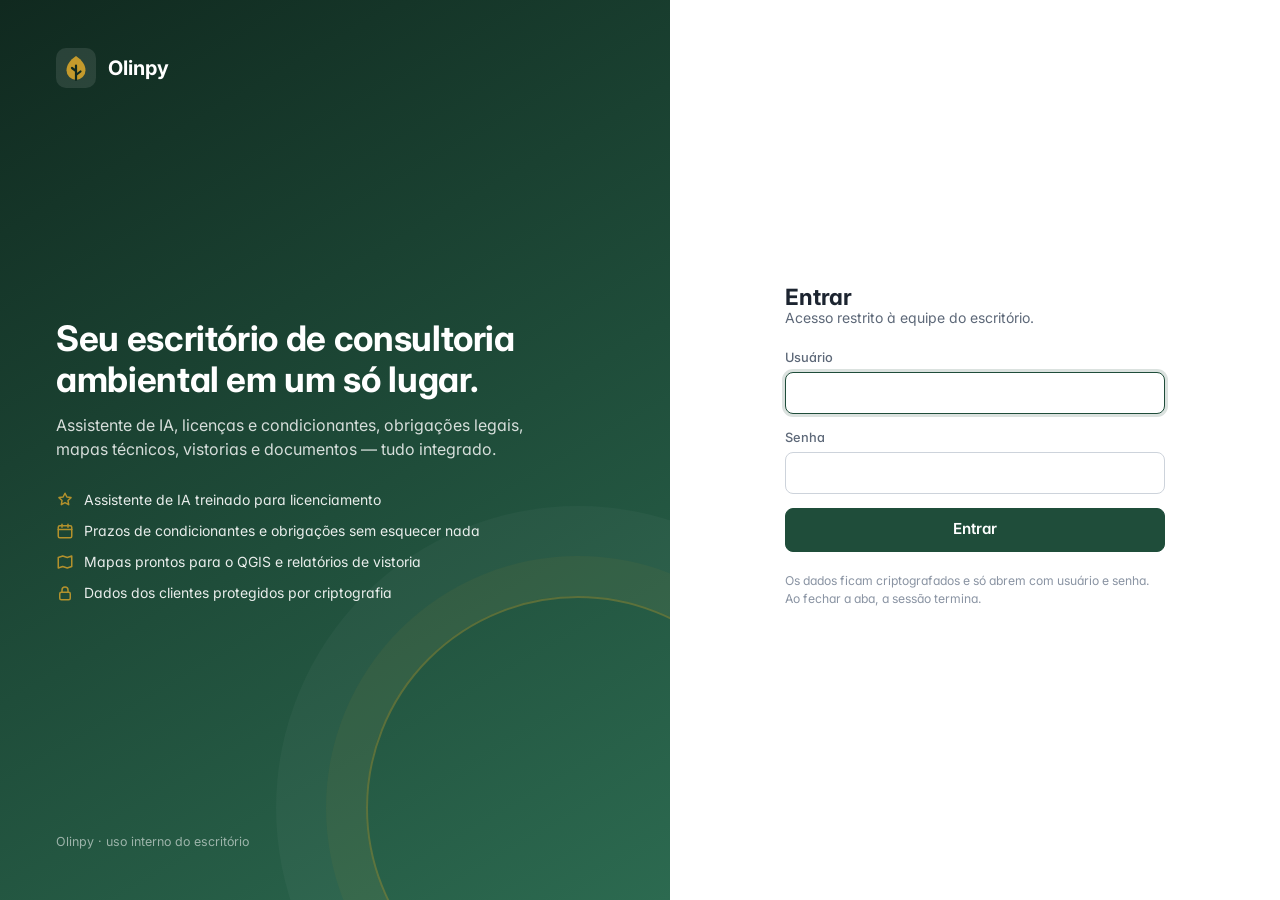
==== index.html @ e89dc1ac "Olinpy: página principal" ====
<!doctype html>
<html lang="pt-BR">
<head>
<meta charset="utf-8">
<meta name="viewport" content="width=device-width, initial-scale=1">
<meta name="robots" content="noindex,nofollow">
<title>Olinpy – Assistente para consultorias ambientais</title>
<meta name="description" content="Assistente de IA, licenças, condicionantes, mapas, vistorias e documentos para escritórios de consultoria ambiental.">
<link rel="icon" href="data:image/svg+xml,%3Csvg xmlns='http://www.w3.org/2000/svg' viewBox='0 0 40 40'%3E%3Crect width='40' height='40' rx='10' fill='%231f4d3a'/%3E%3Cpath d='M20 9c-6 4-9 9-9 14a9 9 0 0 0 18 0c0-5-3-10-9-14z' fill='%23c49a2c'/%3E%3Cpath d='M20 32V18' stroke='%231f4d3a' stroke-width='2.4' stroke-linecap='round'/%3E%3C/svg%3E">
<link rel="preconnect" href="https://fonts.googleapis.com">
<link rel="preconnect" href="https://fonts.gstatic.com" crossorigin>
<link rel="stylesheet" href="https://fonts.googleapis.com/css2?family=Inter:wght@400;500;600;700&display=swap">
<link rel="stylesheet" href="css/olinpy.css?v=1">
</head>
<body>

<!-- ══ login ══════════════════════════════════════════════════════════ -->
<section class="login" id="telaLogin" hidden>
  <div class="login-arte">
    <div class="marca"><svg class="logo-olinpy" viewBox="0 0 40 40" aria-hidden="true"><rect width="40" height="40" rx="10" fill="rgba(255,255,255,.1)"/><path d="M20 8c-6.5 4.3-9.5 9.4-9.5 14.4a9.5 9.5 0 0 0 19 0C29.5 17.4 26.5 12.3 20 8z" fill="#c49a2c"/><path d="M20 32V17.5M20 23l-4-3M20 27l4.5-3.5" stroke="#10291f" stroke-width="2.2" stroke-linecap="round"/></svg>Olinpy</div>
    <div>
      <h1>Seu escritório de consultoria ambiental em um só lugar.</h1>
      <p>Assistente de IA, licenças e condicionantes, obrigações legais, mapas técnicos, vistorias e documentos — tudo integrado.</p>
      <ul>
        <li><svg viewBox="0 0 24 24" fill="none" stroke="currentColor" stroke-width="2" stroke-linecap="round" stroke-linejoin="round"><path d="M12 3l2.5 5 5.5.8-4 3.9.9 5.5L12 15.6 7.1 18.2l.9-5.5-4-3.9 5.5-.8z"/></svg>Assistente de IA treinado para licenciamento</li>
        <li><svg viewBox="0 0 24 24" fill="none" stroke="currentColor" stroke-width="2" stroke-linecap="round" stroke-linejoin="round"><rect x="3" y="5" width="18" height="16" rx="2"/><path d="M16 3v4M8 3v4M3 10h18"/></svg>Prazos de condicionantes e obrigações sem esquecer nada</li>
        <li><svg viewBox="0 0 24 24" fill="none" stroke="currentColor" stroke-width="2" stroke-linecap="round" stroke-linejoin="round"><path d="M9 4 3 6v14l6-2 6 2 6-2V4l-6 2-6-2z"/></svg>Mapas prontos para o QGIS e relatórios de vistoria</li>
        <li><svg viewBox="0 0 24 24" fill="none" stroke="currentColor" stroke-width="2" stroke-linecap="round" stroke-linejoin="round"><rect x="5" y="11" width="14" height="10" rx="2"/><path d="M8 11V8a4 4 0 0 1 8 0v3"/></svg>Dados dos clientes protegidos por criptografia</li>
      </ul>
    </div>
    <small>Olinpy · uso interno do escritório</small>
  </div>
  <div class="login-form">
    <form id="fLogin" autocomplete="on">
      <div>
        <h2>Entrar</h2>
        <p class="sub">Acesso restrito à equipe do escritório.</p>
      </div>
      <p class="login-erro" id="loginErro" role="alert" hidden></p>
      <label>Usuário<input id="lUsuario" type="text" autocomplete="username" required autocapitalize="none" spellcheck="false"></label>
      <label>Senha<input id="lSenha" type="password" autocomplete="current-password" required></label>
      <button class="btn grande" id="lEntrar" type="submit">Entrar</button>
      <p class="login-rodape">Os dados ficam criptografados e só abrem com usuário e senha. Ao fechar a aba, a sessão termina.</p>
    </form>
  </div>
</section>

<!-- ══ aplicativo ════════════════════════════════════════════════════ -->
<div class="app" id="app" hidden>
  <aside class="lateral" aria-label="Menu principal">
    <a class="marca" href="#inicio"><svg class="logo-olinpy" viewBox="0 0 40 40" aria-hidden="true"><rect width="40" height="40" rx="10" fill="rgba(255,255,255,.08)"/><path d="M20 8c-6.5 4.3-9.5 9.4-9.5 14.4a9.5 9.5 0 0 0 19 0C29.5 17.4 26.5 12.3 20 8z" fill="#c49a2c"/><path d="M20 32V17.5M20 23l-4-3M20 27l4.5-3.5" stroke="#10291f" stroke-width="2.2" stroke-linecap="round"/></svg><div><b>Olinpy</b><small>Consultoria ambiental</small></div></a>
    <nav id="menu"></nav>
    <div class="usuario"><span class="avatar" id="uAvatar"></span><div><b id="uNome"></b><small id="uPapel"></small></div>
      <button id="bSair" type="button" title="Sair" aria-label="Sair"><svg viewBox="0 0 24 24" fill="none" stroke="currentColor" stroke-width="2" stroke-linecap="round" stroke-linejoin="round"><path d="M15 4h3a2 2 0 0 1 2 2v12a2 2 0 0 1-2 2h-3M10 17l5-5-5-5M15 12H3"/></svg></button></div>
  </aside>
  <div class="principal">
    <header class="barra">
      <button class="menu-movel" id="bMenu" type="button" aria-label="Abrir menu"><svg viewBox="0 0 24 24" fill="none" stroke="currentColor" stroke-width="2" stroke-linecap="round"><path d="M4 6h16M4 12h16M4 18h16"/></svg></button>
      <div><h1 id="titulo"></h1></div><span class="sub" id="subtitulo"></span>
      <div class="acoes" id="acoesBarra"></div>
    </header>
    <main class="conteudo" id="conteudo"></main>
  </div>
</div>

<div class="toast" id="toast" role="status" aria-live="polite"></div>
<dialog id="dlg"><div class="dh"><div><b id="dlgT"></b><small id="dlgS"></small></div><button class="fechar" type="button" aria-label="Fechar" onclick="this.closest('dialog').close()">×</button></div><div class="db" id="dlgB"></div></dialog>

<script src="js/cripto.js?v=1"></script>
<script src="js/catalogo.js?v=1"></script>
<script src="js/app.js?v=1"></script>
<script src="js/ia.js?v=1"></script>
<script src="js/ferramentas.js?v=1"></script>
<script>Olinpy.iniciar();</script>
</body>
</html>
---- css/olinpy.css ----
/* Olinpy – assistente para consultorias ambientais */
:root {
  --verde: #1f4d3a; --verde-2: #2c6a50; --verde-claro: #eaf3ee; --ouro: #c49a2c; --ouro-claro: #fbf3dd;
  --texto: #1c2430; --suave: #5d6878; --fraco: #8a94a3; --borda: #e1e5ea; --borda-forte: #cdd3db;
  --fundo: #f3f5f7; --painel: #fff; --campo: #fff;
  --vermelho: #c0392b; --vermelho-claro: #fbe3e0; --laranja: #d9620b; --laranja-claro: #fde4cf;
  --azul: #2d6cdf; --azul-claro: #dfe8fb; --ok: #2e8b57; --ok-claro: #dff3e6;
  --sombra: 0 1px 2px rgba(16,24,40,.06), 0 1px 3px rgba(16,24,40,.08); --sombra-alta: 0 10px 30px rgba(16,24,40,.16);
  --raio: 10px; color-scheme: light;
}
* { box-sizing: border-box; }
[hidden] { display: none !important; }
html, body { margin: 0; height: 100%; }
body { font: 14px/1.5 "Inter", system-ui, -apple-system, "Segoe UI", Roboto, sans-serif; font-feature-settings: "cv11", "ss01";
  color: var(--texto); background: var(--fundo); -webkit-font-smoothing: antialiased; }
button, input, select, textarea { font: inherit; color: inherit; }
a { color: var(--verde-2); }
svg { flex: none; }
h1, h2, h3 { letter-spacing: -.01em; }
.sr { position: absolute; width: 1px; height: 1px; overflow: hidden; clip: rect(0 0 0 0); white-space: nowrap; }

/* ── login ───────────────────────────────────────────────────────────── */
.login { min-height: 100%; display: grid; grid-template-columns: 1.1fr 1fr; }
.login-arte { background: linear-gradient(150deg, #10291f 0%, #1f4d3a 55%, #2c6a50 100%); color: #fff; padding: 48px 56px;
  display: flex; flex-direction: column; justify-content: space-between; position: relative; overflow: hidden; }
.login-arte::after { content: ""; position: absolute; right: -120px; bottom: -120px; width: 420px; height: 420px; border-radius: 50%;
  border: 2px solid rgba(196,154,44,.35); box-shadow: 0 0 0 40px rgba(196,154,44,.06), 0 0 0 90px rgba(255,255,255,.03); }
.login-arte .marca { display: flex; align-items: center; gap: 12px; font-weight: 700; font-size: 1.25rem; }
.login-arte h1 { font-size: 2.2rem; line-height: 1.15; margin: 0 0 14px; max-width: 520px; }
.login-arte p { font-size: 1rem; opacity: .82; max-width: 470px; margin: 0; }
.login-arte ul { list-style: none; padding: 0; margin: 28px 0 0; display: grid; gap: 10px; max-width: 470px; }
.login-arte li { display: flex; gap: 10px; align-items: center; opacity: .9; }
.login-arte li svg { width: 18px; height: 18px; color: var(--ouro); }
.login-arte small { opacity: .55; font-size: .78rem; }
.login-form { display: grid; place-items: center; padding: 32px; background: var(--painel); }
.login-form form { width: min(380px, 100%); display: flex; flex-direction: column; gap: 14px; }
.login-form h2 { margin: 0; font-size: 1.4rem; }
.login-form p.sub { margin: -6px 0 6px; color: var(--suave); }
.login-erro { background: var(--vermelho-claro); color: #8f2418; border-radius: 8px; padding: 9px 12px; font-size: .86rem; }
.login-rodape { font-size: .76rem; color: var(--fraco); margin-top: 6px; }
.logo-olinpy { width: 40px; height: 40px; }

/* ── campos e botões ─────────────────────────────────────────────────── */
label { display: flex; flex-direction: column; gap: 5px; font-size: .8rem; font-weight: 500; color: var(--suave); }
input[type=text], input[type=password], input[type=search], input[type=number], input[type=date], input[type=email], input[type=tel], select, textarea {
  font-size: .9rem; background: var(--campo); border: 1px solid var(--borda-forte); border-radius: 8px; padding: 9px 11px; width: 100%;
  color: var(--texto); transition: border-color .15s, box-shadow .15s; }
textarea { resize: vertical; min-height: 70px; line-height: 1.45; }
input:focus, select:focus, textarea:focus { outline: none; border-color: var(--verde); box-shadow: 0 0 0 3px rgba(31,77,58,.16); }
input::placeholder, textarea::placeholder { color: var(--fraco); }
input[type=checkbox], input[type=radio] { accent-color: var(--verde); width: 16px; height: 16px; margin: 0; }
.check { flex-direction: row; align-items: center; gap: 8px; color: var(--texto); font-weight: 500; font-size: .86rem; }
.btn { display: inline-flex; align-items: center; justify-content: center; gap: 7px; min-height: 38px; padding: 0 14px; border-radius: 8px;
  border: 1px solid var(--verde); background: var(--verde); color: #fff; font-weight: 600; font-size: .86rem; cursor: pointer;
  text-decoration: none; white-space: nowrap; transition: background .15s, border-color .15s; }
.btn:hover:not(:disabled) { background: var(--verde-2); border-color: var(--verde-2); }
.btn:disabled { opacity: .5; cursor: not-allowed; }
.btn svg { width: 16px; height: 16px; }
.btn.claro { background: var(--painel); color: var(--texto); border-color: var(--borda-forte); }
.btn.claro:hover:not(:disabled) { background: var(--fundo); border-color: var(--fraco); }
.btn.ouro { background: var(--ouro); border-color: var(--ouro); color: #1d1606; }
.btn.perigo { background: var(--painel); color: var(--vermelho); border-color: #efc2bc; }
.btn.peq { min-height: 30px; padding: 0 10px; font-size: .8rem; }
.btn.grande { min-height: 44px; font-size: .95rem; }
.btn.icone { width: 38px; padding: 0; }
button:focus-visible, a:focus-visible, summary:focus-visible { outline: 2px solid var(--ouro); outline-offset: 2px; }

/* ── estrutura do app ────────────────────────────────────────────────── */
.app { display: grid; grid-template-columns: 248px 1fr; height: 100%; }
.lateral { background: #10291f; color: #dfe9e3; display: flex; flex-direction: column; min-height: 0; }
.lateral .marca { display: flex; align-items: center; gap: 10px; padding: 18px 18px 14px; color: #fff; text-decoration: none; }
.lateral .marca b { font-size: 1.15rem; letter-spacing: -.01em; }
.lateral .marca small { display: block; font-size: .7rem; opacity: .6; font-weight: 400; margin-top: -2px; }
.lateral nav { flex: 1; overflow-y: auto; padding: 6px 10px; display: flex; flex-direction: column; gap: 2px; scrollbar-width: thin; }
.lateral .secao { font-size: .66rem; font-weight: 700; letter-spacing: .1em; text-transform: uppercase; color: rgba(255,255,255,.38); margin: 14px 10px 4px; }
.lateral nav a { display: flex; align-items: center; gap: 11px; padding: 8px 10px; border-radius: 8px; color: rgba(255,255,255,.75);
  text-decoration: none; font-weight: 500; font-size: .88rem; }
.lateral nav a svg { width: 18px; height: 18px; opacity: .85; }
.lateral nav a:hover { background: rgba(255,255,255,.07); color: #fff; }
.lateral nav a.on { background: rgba(196,154,44,.16); color: #fff; box-shadow: inset 3px 0 0 var(--ouro); }
.lateral nav a .cont { margin-left: auto; background: var(--vermelho); color: #fff; border-radius: 999px; font-size: .68rem; font-weight: 700; padding: 1px 7px; }
.lateral .usuario { border-top: 1px solid rgba(255,255,255,.08); padding: 12px 14px; display: flex; align-items: center; gap: 10px; }
.avatar { width: 34px; height: 34px; border-radius: 50%; background: var(--ouro); color: #1d1606; display: grid; place-items: center; font-weight: 700; font-size: .85rem; flex: none; }
.lateral .usuario div { min-width: 0; flex: 1; }
.lateral .usuario b { display: block; color: #fff; font-size: .85rem; white-space: nowrap; overflow: hidden; text-overflow: ellipsis; }
.lateral .usuario small { color: rgba(255,255,255,.5); font-size: .72rem; }
.lateral .usuario button { background: none; border: 0; color: rgba(255,255,255,.6); cursor: pointer; padding: 6px; border-radius: 6px; }
.lateral .usuario button:hover { color: #fff; background: rgba(255,255,255,.08); }
.lateral .usuario button svg { width: 18px; height: 18px; display: block; }

.principal { display: flex; flex-direction: column; min-width: 0; min-height: 0; }
.barra { height: 60px; flex: none; display: flex; align-items: center; gap: 12px; padding: 0 24px; background: var(--painel); border-bottom: 1px solid var(--borda); }
.barra h1 { font-size: 1.08rem; margin: 0; font-weight: 650; }
.barra .sub { color: var(--fraco); font-size: .82rem; }
.barra .acoes { margin-left: auto; display: flex; gap: 8px; align-items: center; }
.menu-movel { display: none; background: none; border: 0; padding: 6px; cursor: pointer; color: var(--texto); }
.menu-movel svg { width: 22px; height: 22px; display: block; }
.conteudo { flex: 1; overflow-y: auto; padding: 24px; min-height: 0; }
.conteudo.cheio { padding: 0; overflow: hidden; }
.conteudo.cheio iframe { width: 100%; height: 100%; border: 0; display: block; }
.largura { max-width: 1240px; margin: 0 auto; }

/* ── componentes ─────────────────────────────────────────────────────── */
.card { background: var(--painel); border: 1px solid var(--borda); border-radius: var(--raio); box-shadow: var(--sombra); }
.card-cab { display: flex; align-items: center; gap: 10px; padding: 16px 18px 6px; flex-wrap: wrap; }
.card-cab h2, .card-cab h3 { margin: 0; font-size: .95rem; font-weight: 650; }
.card-cab .mut, .card-cab .acoes { margin-left: auto; }
.card-corpo { padding: 10px 18px 18px; }
.grade { display: grid; grid-template-columns: repeat(12, 1fr); gap: 16px; }
.c3 { grid-column: span 3; } .c4 { grid-column: span 4; } .c5 { grid-column: span 5; } .c6 { grid-column: span 6; }
.c7 { grid-column: span 7; } .c8 { grid-column: span 8; } .c12 { grid-column: span 12; }
.mut { color: var(--suave); font-size: .82rem; }
.fraco { color: var(--fraco); }
.ola { display: flex; align-items: flex-end; justify-content: space-between; gap: 16px; flex-wrap: wrap; margin-bottom: 18px; }
.ola h2 { margin: 0; font-size: 1.5rem; font-weight: 700; }
.ola p { margin: 4px 0 0; color: var(--suave); }
.kpis { display: grid; grid-template-columns: repeat(auto-fit, minmax(170px, 1fr)); gap: 14px; margin-bottom: 16px; }
.k { background: var(--painel); border: 1px solid var(--borda); border-radius: var(--raio); box-shadow: var(--sombra); padding: 16px; text-align: left;
  cursor: pointer; display: flex; flex-direction: column; gap: 2px; border-top: 3px solid var(--verde-2); transition: transform .12s; }
.k:hover { transform: translateY(-2px); }
.k b { font-size: 1.9rem; line-height: 1.1; font-weight: 700; letter-spacing: -.02em; }
.k span { color: var(--suave); font-size: .82rem; font-weight: 500; }
.k.r { border-top-color: var(--vermelho); } .k.r b { color: var(--vermelho); }
.k.l { border-top-color: var(--laranja); } .k.l b { color: var(--laranja); }
.k.o { border-top-color: var(--ok); } .k.o b { color: var(--ok); }
.k.a { border-top-color: var(--ouro); } .k.a b { color: #9a7412; }
.lista { list-style: none; margin: 0; padding: 0; }
.lista li { display: flex; gap: 12px; align-items: flex-start; padding: 10px 0; border-top: 1px solid var(--borda); }
.lista li:first-child { border-top: 0; }
.lista .data { min-width: 82px; font-size: .82rem; }
.lista .data b { display: block; font-size: .88rem; }
.lista .txt { flex: 1; min-width: 0; }
.lista .txt b { display: block; overflow: hidden; text-overflow: ellipsis; white-space: nowrap; font-size: .88rem; }
.lista .txt span { color: var(--suave); font-size: .8rem; }
.vazio { color: var(--fraco); text-align: center; padding: 22px 0; }
.tag { display: inline-block; border-radius: 999px; padding: 2px 9px; font-size: .72rem; font-weight: 600; white-space: nowrap; }
.t-atr { background: var(--vermelho-claro); color: #9a2a1e; } .t-sem { background: var(--laranja-claro); color: #8a3d00; }
.t-30 { background: var(--ouro-claro); color: #7a5300; } .t-ok { background: var(--ok-claro); color: #1d6b40; }
.t-ent { background: var(--azul-claro); color: #1f4fa8; } .t-cinza { background: #eceff3; color: #4a5462; }
.atalhos { display: grid; grid-template-columns: repeat(auto-fill, minmax(200px, 1fr)); gap: 10px; }
.atalho { display: flex; gap: 12px; align-items: center; padding: 12px; border: 1px solid var(--borda); border-radius: var(--raio); background: var(--painel);
  cursor: pointer; text-align: left; transition: border-color .15s, background .15s; text-decoration: none; color: var(--texto); }
.atalho:hover { border-color: var(--verde-2); background: var(--verde-claro); }
.atalho .ic { width: 38px; height: 38px; border-radius: 9px; background: var(--verde-claro); color: var(--verde); display: grid; place-items: center; }
.atalho .ic svg { width: 20px; height: 20px; }
.atalho b { display: block; font-size: .88rem; } .atalho span { font-size: .76rem; color: var(--suave); }
.filtros { display: flex; gap: 10px; flex-wrap: wrap; margin-bottom: 14px; align-items: center; }
.filtros input[type=search] { flex: 1; min-width: 240px; }
.filtros select { width: auto; }
table.t { width: 100%; border-collapse: collapse; font-size: .86rem; }
.t th { text-align: left; font-size: .7rem; text-transform: uppercase; letter-spacing: .05em; color: var(--suave); padding: 8px 10px; border-bottom: 2px solid var(--borda); }
.t td { padding: 10px; border-bottom: 1px solid var(--borda); vertical-align: top; }
.t tr.clica { cursor: pointer; } .t tr.clica:hover td { background: #fafbfc; }
.form { display: grid; grid-template-columns: 1fr 1fr; gap: 12px; }
.form .w { grid-column: 1 / -1; }
.form3 { display: grid; grid-template-columns: repeat(3, 1fr); gap: 12px; }
.rodape-form { display: flex; gap: 8px; justify-content: flex-end; flex-wrap: wrap; margin-top: 14px; }
.aviso { display: flex; gap: 12px; align-items: flex-start; padding: 12px 14px; border-radius: var(--raio); background: var(--ouro-claro); border: 1px solid #efdca8; color: #5c4507; font-size: .85rem; }
.aviso svg { width: 18px; height: 18px; margin-top: 1px; }
.aviso.info { background: var(--azul-claro); border-color: #c5d6f6; color: #1d3f86; }
.aviso.verde { background: var(--verde-claro); border-color: #cfe3d7; color: #1d4a35; }
.pilulas { display: flex; gap: 6px; flex-wrap: wrap; }
.pilula { border: 1px solid var(--borda-forte); background: var(--painel); border-radius: 999px; padding: 6px 12px; font-size: .8rem; cursor: pointer; }
.pilula:hover { border-color: var(--verde-2); background: var(--verde-claro); }
.pilula.on { background: var(--verde); color: #fff; border-color: var(--verde); }
dialog { border: 0; border-radius: 14px; max-width: 720px; width: 94%; padding: 0; box-shadow: 0 20px 50px rgba(16,24,40,.3); color: var(--texto); }
dialog::backdrop { background: rgba(10,16,22,.5); backdrop-filter: blur(2px); }
.dh { background: linear-gradient(90deg, #143528, #1f4d3a); border-bottom: 2px solid var(--ouro); color: #fff; padding: 14px 18px; display: flex; align-items: flex-start; gap: 10px; position: sticky; top: 0; z-index: 2; }
.dh small { display: block; opacity: .8; font-size: .8rem; }
.dh .fechar { margin-left: auto; background: none; border: 0; color: #fff; font-size: 24px; line-height: 1; cursor: pointer; }
.db { padding: 18px; max-height: 76vh; overflow: auto; }
.toast { position: fixed; bottom: 22px; left: 50%; transform: translate(-50%, 20px); background: #1c2430; color: #fff; padding: 10px 16px; border-radius: 10px; z-index: 99;
  opacity: 0; transition: .25s; pointer-events: none; box-shadow: var(--sombra-alta); font-size: .88rem; }
.toast.on { opacity: 1; transform: translate(-50%, 0); }

/* ── assistente ──────────────────────────────────────────────────────── */
.chat { display: grid; grid-template-columns: 260px 1fr; height: 100%; min-height: 0; }
.chat-hist { border-right: 1px solid var(--borda); background: var(--painel); display: flex; flex-direction: column; min-height: 0; }
.chat-hist .topo-hist { padding: 14px; }
.chat-hist ul { list-style: none; margin: 0; padding: 0 8px 12px; overflow-y: auto; flex: 1; }
.chat-hist li button { width: 100%; text-align: left; background: none; border: 0; border-radius: 8px; padding: 8px 10px; cursor: pointer; font-size: .84rem;
  color: var(--texto); white-space: nowrap; overflow: hidden; text-overflow: ellipsis; display: block; }
.chat-hist li button:hover { background: var(--fundo); } .chat-hist li button.on { background: var(--verde-claro); font-weight: 600; }
.chat-hist small { display: block; padding: 6px 12px 2px; color: var(--fraco); font-size: .7rem; text-transform: uppercase; letter-spacing: .06em; }
.chat-main { display: flex; flex-direction: column; min-height: 0; min-width: 0; }
.mensagens { flex: 1; overflow-y: auto; padding: 24px; }
.mensagens .larg { max-width: 820px; margin: 0 auto; display: flex; flex-direction: column; gap: 18px; }
.msg { display: flex; gap: 12px; align-items: flex-start; }
.msg .quem { width: 32px; height: 32px; border-radius: 9px; display: grid; place-items: center; flex: none; font-weight: 700; font-size: .78rem; }
.msg.ia .quem { background: var(--verde); color: #fff; } .msg.eu .quem { background: var(--ouro); color: #1d1606; }
.msg .quem svg { width: 18px; height: 18px; }
.msg .bolha { min-width: 0; flex: 1; }
.msg.eu .bolha .texto { background: var(--painel); border: 1px solid var(--borda); border-radius: 12px; padding: 10px 14px; display: inline-block; white-space: pre-wrap; }
.msg .texto { line-height: 1.6; overflow-wrap: anywhere; }
.msg .texto p { margin: 0 0 10px; } .msg .texto ul, .msg .texto ol { margin: 0 0 10px; padding-left: 22px; }
.msg .texto h3, .msg .texto h4 { margin: 14px 0 6px; font-size: .98rem; }
.msg .texto table { border-collapse: collapse; margin: 8px 0 12px; font-size: .84rem; display: block; overflow-x: auto; }
.msg .texto th, .msg .texto td { border: 1px solid var(--borda); padding: 6px 9px; text-align: left; }
.msg .texto th { background: var(--fundo); }
.msg .texto code { background: #eef1f4; padding: 1px 5px; border-radius: 4px; font-size: .84em; }
.msg .texto pre { background: #10291f; color: #e8f1ec; padding: 12px; border-radius: 8px; overflow-x: auto; }
.msg .ferr { display: flex; gap: 6px; margin-top: 6px; }
.msg .ferr button { background: none; border: 1px solid var(--borda); border-radius: 6px; padding: 3px 9px; font-size: .74rem; color: var(--suave); cursor: pointer; }
.msg .ferr button:hover { border-color: var(--verde-2); color: var(--verde); }
.msg .usou { font-size: .74rem; color: var(--fraco); margin-bottom: 6px; display: flex; gap: 6px; flex-wrap: wrap; }
.msg .usou span { background: var(--fundo); border-radius: 999px; padding: 1px 8px; }
.pensando { display: inline-flex; gap: 4px; padding: 8px 0; }
.pensando i { width: 7px; height: 7px; border-radius: 50%; background: var(--verde-2); animation: pulo 1s infinite ease-in-out; }
.pensando i:nth-child(2) { animation-delay: .15s; } .pensando i:nth-child(3) { animation-delay: .3s; }
@keyframes pulo { 0%, 80%, 100% { opacity: .25; transform: translateY(0); } 40% { opacity: 1; transform: translateY(-4px); } }
.boas-vindas { text-align: center; padding: 30px 0 10px; }
.boas-vindas h2 { margin: 10px 0 6px; font-size: 1.4rem; }
.boas-vindas p { color: var(--suave); margin: 0 auto 22px; max-width: 520px; }
.sugestoes { display: grid; grid-template-columns: repeat(2, 1fr); gap: 10px; text-align: left; }
.sugestoes button { background: var(--painel); border: 1px solid var(--borda); border-radius: var(--raio); padding: 12px 14px; cursor: pointer; text-align: left; }
.sugestoes button:hover { border-color: var(--verde-2); background: var(--verde-claro); }
.sugestoes b { display: block; font-size: .86rem; } .sugestoes span { font-size: .78rem; color: var(--suave); }
.compor { border-top: 1px solid var(--borda); background: var(--painel); padding: 14px 24px 16px; }
.compor .caixa { max-width: 820px; margin: 0 auto; border: 1px solid var(--borda-forte); border-radius: 12px; background: var(--campo); padding: 8px 8px 8px 14px;
  display: flex; gap: 8px; align-items: flex-end; box-shadow: var(--sombra); }
.compor .caixa:focus-within { border-color: var(--verde); box-shadow: 0 0 0 3px rgba(31,77,58,.14); }
.compor textarea { border: 0; padding: 6px 0; min-height: 26px; max-height: 200px; resize: none; box-shadow: none !important; background: none; }
.compor .opcoes-chat { max-width: 820px; margin: 8px auto 0; display: flex; gap: 14px; flex-wrap: wrap; align-items: center; font-size: .76rem; color: var(--fraco); }
.compor .opcoes-chat .check { font-size: .78rem; color: var(--suave); }

/* ── vistoria ────────────────────────────────────────────────────────── */
.fotos { display: grid; grid-template-columns: repeat(auto-fill, minmax(180px, 1fr)); gap: 12px; }
.foto { border: 1px solid var(--borda); border-radius: var(--raio); overflow: hidden; background: var(--painel); display: flex; flex-direction: column; }
.foto img { width: 100%; aspect-ratio: 4/3; object-fit: cover; display: block; background: #eef1f4; }
.foto .info { padding: 8px; display: flex; flex-direction: column; gap: 6px; font-size: .74rem; color: var(--suave); }
.foto textarea { min-height: 44px; font-size: .8rem; padding: 6px 8px; }
.checklist { display: flex; flex-direction: column; gap: 6px; }
.item-check { display: grid; grid-template-columns: 1fr auto; gap: 10px; align-items: center; padding: 8px 10px; border: 1px solid var(--borda); border-radius: 8px; }
.item-check select { width: 150px; padding: 6px 8px; font-size: .8rem; }
.item-check.nc { border-color: #efc2bc; background: #fffaf9; }

/* ── calculadoras e legislação ──────────────────────────────────────── */
.calc-res { background: var(--verde-claro); border: 1px solid #cfe3d7; border-radius: var(--raio); padding: 14px 16px; margin-top: 14px; }
.calc-res b.grande { font-size: 1.5rem; color: var(--verde); display: block; }
.lei { padding: 12px 0; border-top: 1px solid var(--borda); display: flex; gap: 14px; align-items: flex-start; }
.lei:first-child { border-top: 0; }
.lei div { flex: 1; min-width: 0; }
.lei b { display: block; } .lei p { margin: 2px 0 6px; color: var(--suave); font-size: .84rem; }
.lei .acoes-lei { display: flex; gap: 6px; flex-wrap: wrap; }

@media (max-width: 980px) {
  .c3, .c4, .c5, .c6, .c7, .c8 { grid-column: span 12; }
  .login { grid-template-columns: 1fr; } .login-arte { padding: 32px 26px; } .login-arte h1 { font-size: 1.6rem; } .login-arte ul { display: none; }
  .chat { grid-template-columns: 1fr; } .chat-hist { display: none; }
}
@media (max-width: 860px) {
  .app { grid-template-columns: 1fr; }
  .lateral { position: fixed; inset: 0 auto 0 0; width: 270px; z-index: 50; transform: translateX(-100%); transition: transform .2s; }
  .app.menu-aberto .lateral { transform: none; box-shadow: var(--sombra-alta); }
  .menu-movel { display: block; }
  .barra { padding: 0 14px; } .conteudo { padding: 16px 12px; }
  .form, .form3 { grid-template-columns: 1fr; }
  .sugestoes { grid-template-columns: 1fr; }
  .mensagens { padding: 16px 12px; } .compor { padding: 10px 12px 12px; }
  .barra .sub { display: none; }
}
@media print {
  .lateral, .barra, .no-print { display: none !important; }
  .app { display: block; } .conteudo { overflow: visible; padding: 0; } body { background: #fff; }
}
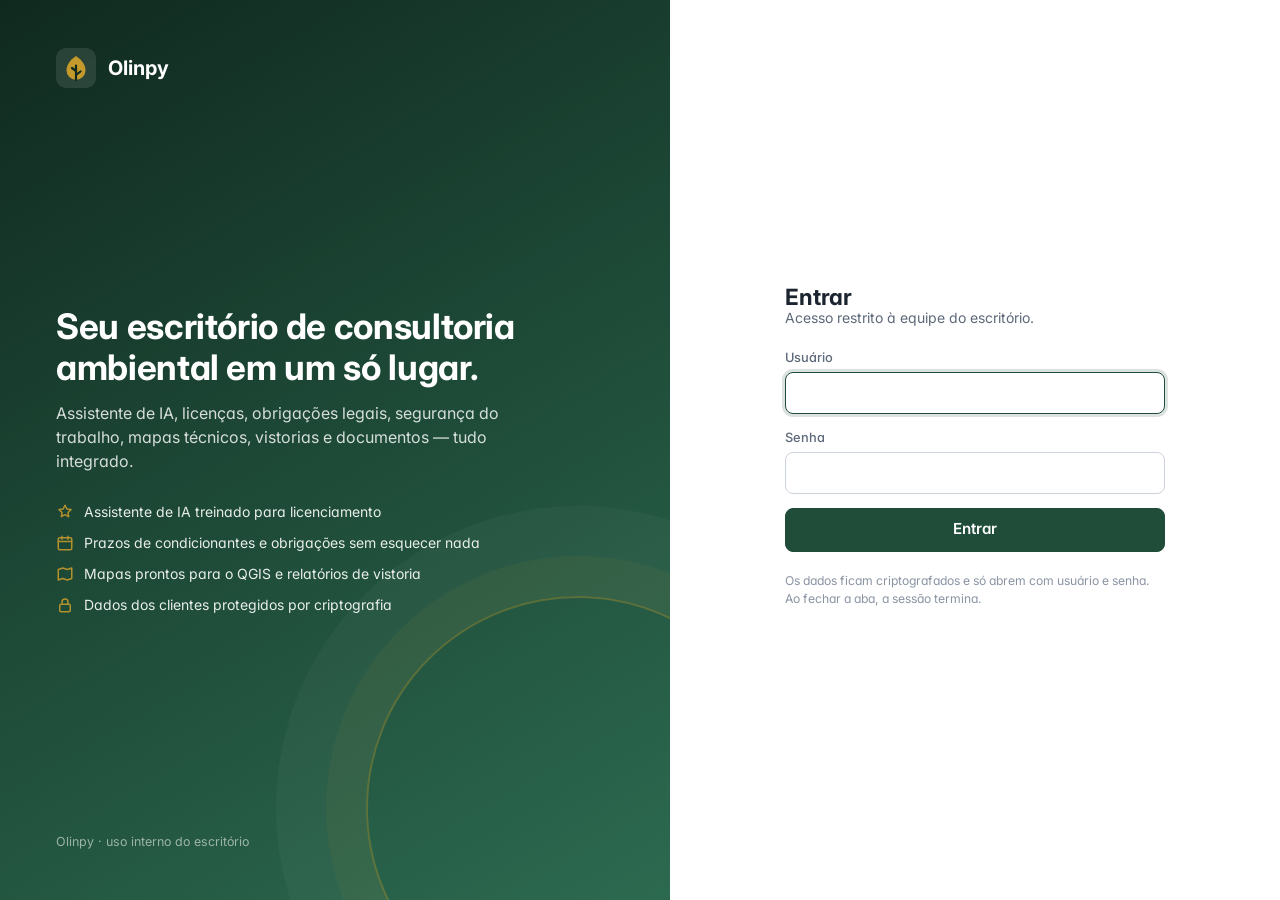
==== commit 584ab49f: "Olinpy: página principal sem condicionantes" ====
--- a/index.html
+++ b/index.html
@@ -5,7 +5,7 @@
 <meta name="viewport" content="width=device-width, initial-scale=1">
 <meta name="robots" content="noindex,nofollow">
 <title>Olinpy – Assistente para consultorias ambientais</title>
-<meta name="description" content="Assistente de IA, licenças, condicionantes, mapas, vistorias e documentos para escritórios de consultoria ambiental.">
+<meta name="description" content="Assistente de IA, licenças, prazos, mapas, vistorias e documentos para escritórios de consultoria.">
 <link rel="icon" href="data:image/svg+xml,%3Csvg xmlns='http://www.w3.org/2000/svg' viewBox='0 0 40 40'%3E%3Crect width='40' height='40' rx='10' fill='%231f4d3a'/%3E%3Cpath d='M20 9c-6 4-9 9-9 14a9 9 0 0 0 18 0c0-5-3-10-9-14z' fill='%23c49a2c'/%3E%3Cpath d='M20 32V18' stroke='%231f4d3a' stroke-width='2.4' stroke-linecap='round'/%3E%3C/svg%3E">
 <link rel="preconnect" href="https://fonts.googleapis.com">
 <link rel="preconnect" href="https://fonts.gstatic.com" crossorigin>
@@ -20,7 +20,7 @@
     <div class="marca"><svg class="logo-olinpy" viewBox="0 0 40 40" aria-hidden="true"><rect width="40" height="40" rx="10" fill="rgba(255,255,255,.1)"/><path d="M20 8c-6.5 4.3-9.5 9.4-9.5 14.4a9.5 9.5 0 0 0 19 0C29.5 17.4 26.5 12.3 20 8z" fill="#c49a2c"/><path d="M20 32V17.5M20 23l-4-3M20 27l4.5-3.5" stroke="#10291f" stroke-width="2.2" stroke-linecap="round"/></svg>Olinpy</div>
     <div>
       <h1>Seu escritório de consultoria ambiental em um só lugar.</h1>
-      <p>Assistente de IA, licenças e condicionantes, obrigações legais, mapas técnicos, vistorias e documentos — tudo integrado.</p>
+      <p>Assistente de IA, licenças, obrigações legais, segurança do trabalho, mapas técnicos, vistorias e documentos — tudo integrado.</p>
       <ul>
         <li><svg viewBox="0 0 24 24" fill="none" stroke="currentColor" stroke-width="2" stroke-linecap="round" stroke-linejoin="round"><path d="M12 3l2.5 5 5.5.8-4 3.9.9 5.5L12 15.6 7.1 18.2l.9-5.5-4-3.9 5.5-.8z"/></svg>Assistente de IA treinado para licenciamento</li>
         <li><svg viewBox="0 0 24 24" fill="none" stroke="currentColor" stroke-width="2" stroke-linecap="round" stroke-linejoin="round"><rect x="3" y="5" width="18" height="16" rx="2"/><path d="M16 3v4M8 3v4M3 10h18"/></svg>Prazos de condicionantes e obrigações sem esquecer nada</li>
@@ -67,10 +67,10 @@
 <dialog id="dlg"><div class="dh"><div><b id="dlgT"></b><small id="dlgS"></small></div><button class="fechar" type="button" aria-label="Fechar" onclick="this.closest('dialog').close()">×</button></div><div class="db" id="dlgB"></div></dialog>
 
 <script src="js/cripto.js?v=1"></script>
-<script src="js/catalogo.js?v=1"></script>
-<script src="js/app.js?v=1"></script>
+<script src="js/catalogo.js?v=2"></script>
+<script src="js/app.js?v=2"></script>
 <script src="js/ia.js?v=1"></script>
-<script src="js/ferramentas.js?v=1"></script>
+<script src="js/ferramentas.js?v=2"></script>
 <script>Olinpy.iniciar();</script>
 </body>
 </html>
